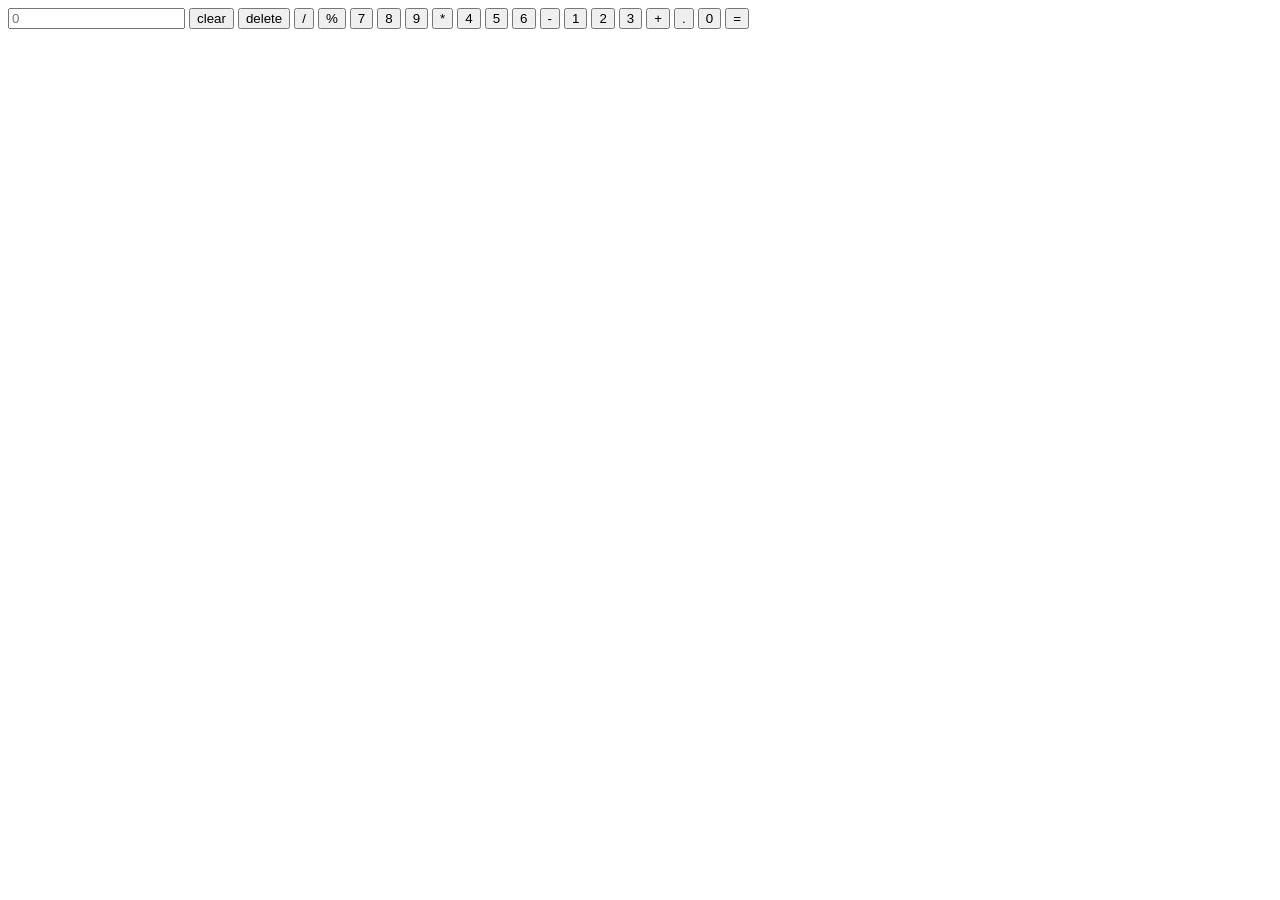
==== index.html @ 36385f02 "Rename calc.html to index.html" ====
<!DOCTYPE html>
<html>
<head>
	<meta charset="utf-8">
	<meta http-equiv="X-UA-Compatible" content="IE=edge">
	<meta name="viewport" content="width=device-width, initial-scale=1">

	<link rel="stylesheet" type="text/css" href="C:\Users\PARAM\Desktop\my project\Calculator\calc.css">
	<title>calculator</title>
	
</head>
<body>
	<div class="container">
		<div class="calculator">
			<input type="text" placeholder="0" id="output-screen">
			<button onclick="Clear()"> clear</button>
			<button onclick="Del()"> delete</button>
			<button onclick="Display('/')"> /</button>
			<button onclick="Display('%')"> %</button>
			<button onclick="Display('7')"> 7</button>
			<button onclick="Display('8')"> 8</button>
			<button onclick="Display('9')"> 9</button>
			<button onclick="Display('*')"> *</button>
			<button onclick="Display('4')"> 4</button>
			<button onclick="Display('5')"> 5</button>
			<button onclick="Display('6')"> 6</button>
			<button onclick="Display('-')"> -</button>
			<button onclick="Display('1')"> 1</button>
			<button onclick="Display('2')"> 2</button>
			<button onclick="Display('3')"> 3</button>
			<button onclick="Display('+')"> +</button>
			<button onclick="Display('.')"> .</button>
			<button onclick="Display('0')"> 0</button>
			<button onclick="Calculate()" id="equal"> = </button>

		</div>
	</div>
	<script type="text/javascript">
		let OutputScreen = document.getElementById("output-screen");
		function Display(num)
		{
			OutputScreen.value += num;
		}
		function Calculate()
		{
			try
			{
				OutputScreen.value = eval(OutputScreen.value);
			}
			catch(err)
			{
				alert('invalid input');
			}
		}
		function Clear()
		{
			OutputScreen.value = "";
		}
		function Del()
		{
			OutputScreen.value = OutputScreen.value.slice(0,-1);
		}
		

		



	</script>
</body>
</html>
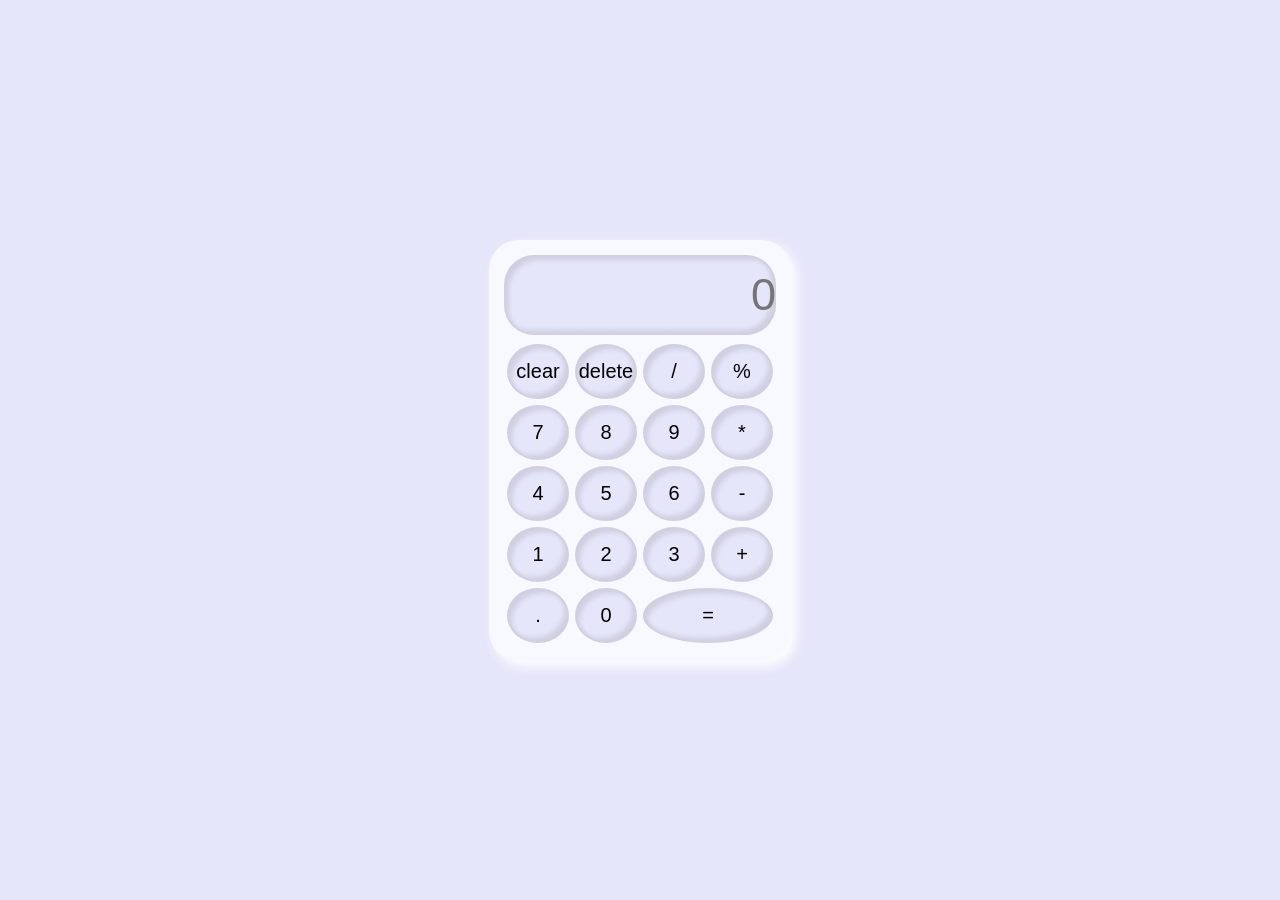
==== commit c9298c86: "Update index.html" ====
--- a/index.html
+++ b/index.html
@@ -5,8 +5,68 @@
 	<meta http-equiv="X-UA-Compatible" content="IE=edge">
 	<meta name="viewport" content="width=device-width, initial-scale=1">
 
-	<link rel="stylesheet" type="text/css" href="C:\Users\PARAM\Desktop\my project\Calculator\calc.css">
+	<link rel="stylesheet" type="text/css" href="C:\Users\PARAM\Desktop\my project\Calculator\style.css">
 	<title>calculator</title>
+	<style>
+		*
+{
+	padding: 0;
+	margin: 0;
+	box-sizing: border-box;
+	background-color: Lavender;
+}
+.container
+{
+	height: 100vh;
+	display: flex;
+	justify-content: center;
+	align-items: center;
+
+
+}
+.calculator
+{
+	background-color: GhostWhite ;
+	padding: 15px;
+	border-radius: 30px;
+	box-shadow:   5px 5px 12px white;, 5px 5px 12px rgba(0, 0, 0, 0.16);
+	display: grid;
+	grid-template-columns: repeat(4,68px);
+    
+}
+input
+{
+	margin-bottom: 6px;
+	grid-column: span 4;
+	height: 80px;
+	border-radius: 30px;
+	font-size: 45px;
+	background-color: Lavender;
+	color: black;
+	border: none;
+	box-shadow: inset 5px 5px 5px rgba(0, 0, 0, .10),
+				inset -5px -5px 5px rgba(0, 0, 0, .10);
+	text-align: end;
+	
+}
+.calculator > button
+{
+	margin: 3px;
+	height: 55px;
+	border-radius: 100%;
+	background-color: ;
+	font-size: 20px;
+	color: black;
+	border: none;
+	box-shadow: inset 5px 5px 5px rgba(0, 0, 0, .10),
+				inset -5px -5px 5px rgba(0, 0, 0, .10);
+}
+#equal
+{
+	grid-column: span 2;
+	border-radius: 100%;
+}
+	</style>
 	
 </head>
 <body>
